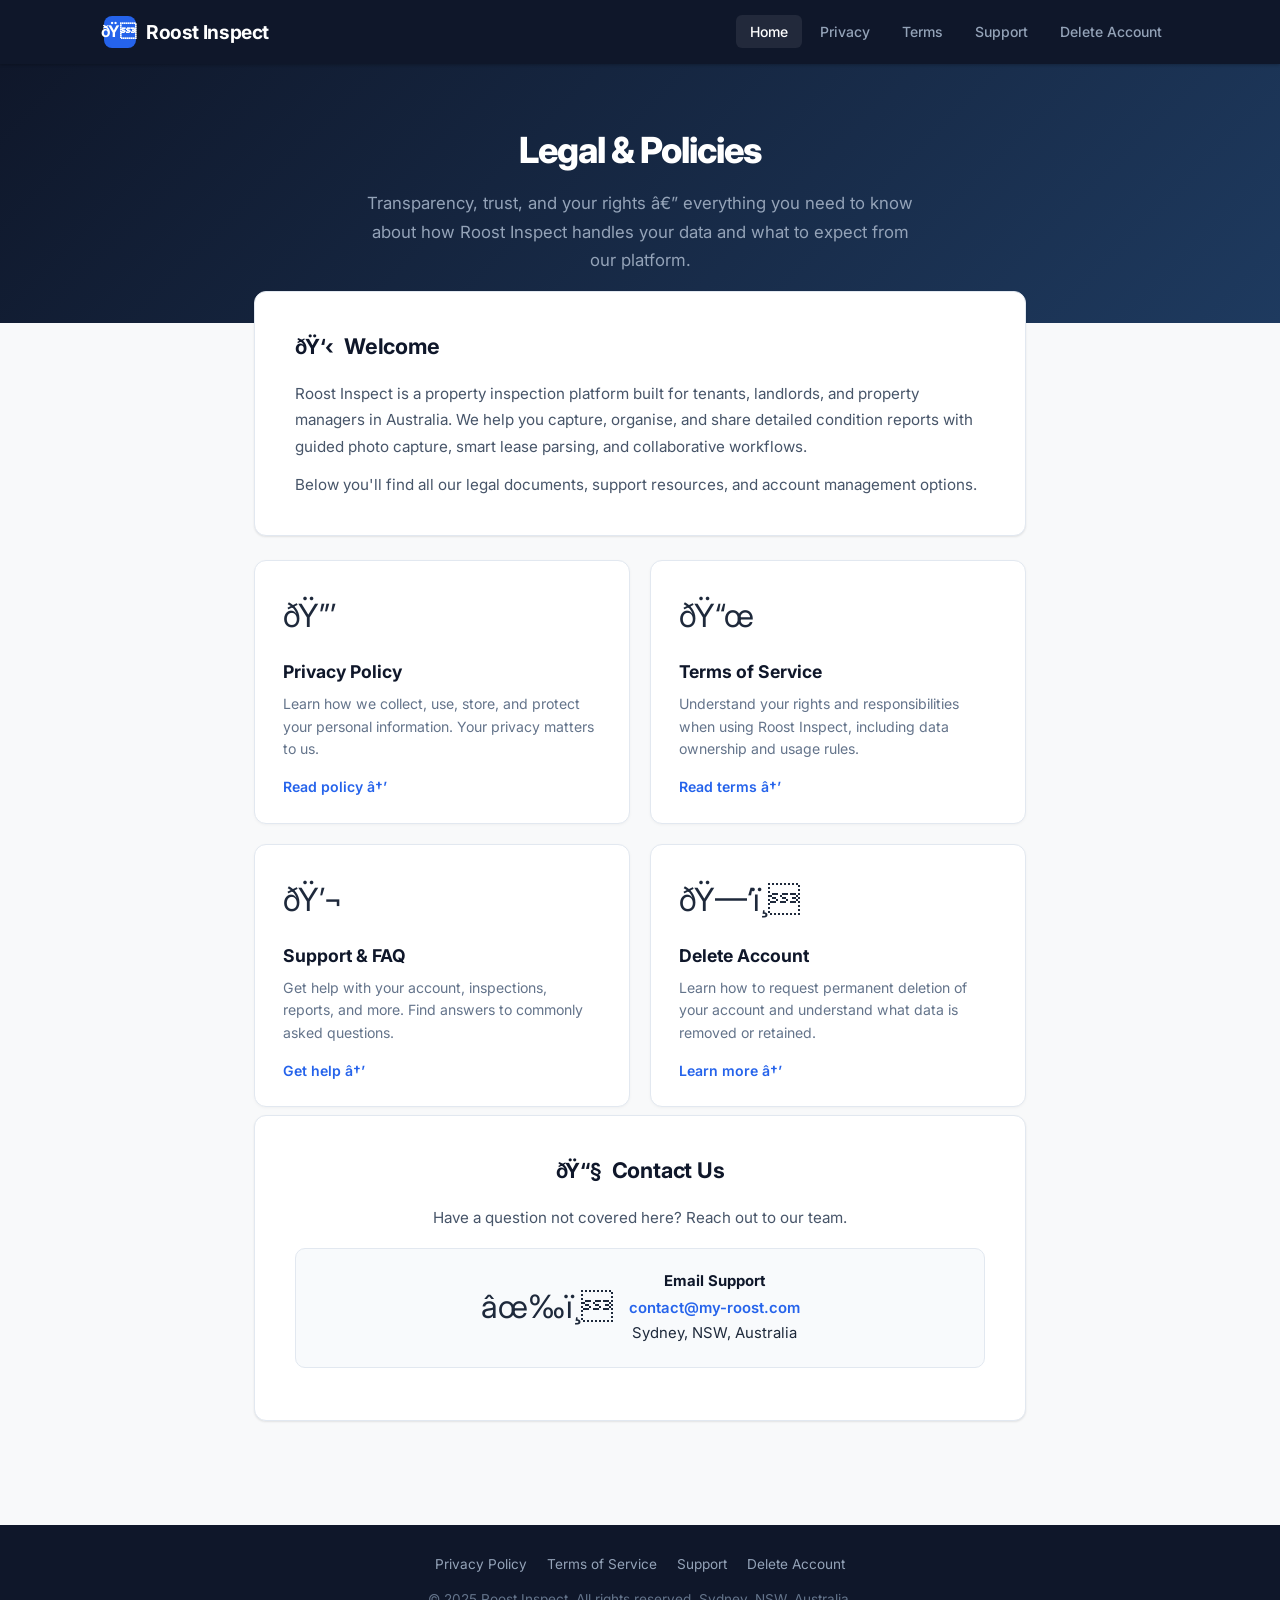
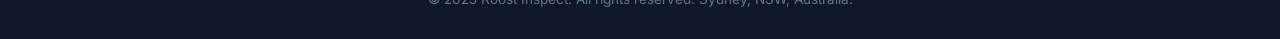
==== index.html @ df9ccfd3 "Legal pages: Privacy Policy, Terms of Service, Support, Account Deletion" ====
﻿<!DOCTYPE html>
<html lang="en">
<head>
  <meta charset="UTF-8">
  <meta name="viewport" content="width=device-width, initial-scale=1.0">
  <title>Roost Inspect â€” Legal &amp; Policies</title>
  <meta name="description" content="Legal information, privacy policy, terms of service, and support for Roost Inspect â€” the property inspection platform.">
  <meta name="robots" content="index, follow">
  <meta property="og:title" content="Roost Inspect â€” Legal & Policies">
  <meta property="og:description" content="Privacy policy, terms of service, support, and account management for Roost Inspect.">
  <meta property="og:type" content="website">
  <link rel="stylesheet" href="styles.css">
</head>
<body>

  <!-- Navigation -->
  <header class="site-header">
    <nav class="nav-container">
      <a href="index.html" class="nav-brand">
        <span class="brand-icon">ðŸ </span>
        Roost Inspect
      </a>
      <button class="nav-toggle" aria-label="Toggle navigation" onclick="document.querySelector('.nav-links').classList.toggle('open')">
        <svg viewBox="0 0 24 24"><line x1="3" y1="6" x2="21" y2="6"/><line x1="3" y1="12" x2="21" y2="12"/><line x1="3" y1="18" x2="21" y2="18"/></svg>
      </button>
      <ul class="nav-links">
        <li><a href="index.html" class="active">Home</a></li>
        <li><a href="privacy-policy.html">Privacy</a></li>
        <li><a href="terms-of-service.html">Terms</a></li>
        <li><a href="support.html">Support</a></li>
        <li><a href="account-deletion.html">Delete Account</a></li>
      </ul>
    </nav>
  </header>

  <!-- Hero -->
  <section class="page-hero">
    <h1>Legal &amp; Policies</h1>
    <p class="subtitle">Transparency, trust, and your rights â€” everything you need to know about how Roost Inspect handles your data and what to expect from our platform.</p>
  </section>

  <!-- Content -->
  <main class="content-wrapper">
    <div class="card">
      <h2><span class="section-icon">ðŸ‘‹</span> Welcome</h2>
      <p>Roost Inspect is a property inspection platform built for tenants, landlords, and property managers in Australia. We help you capture, organise, and share detailed condition reports with guided photo capture, smart lease parsing, and collaborative workflows.</p>
      <p>Below you'll find all our legal documents, support resources, and account management options.</p>
    </div>

    <div class="links-grid">
      <a href="privacy-policy.html" class="link-card">
        <span class="card-icon">ðŸ”’</span>
        <h3>Privacy Policy</h3>
        <p>Learn how we collect, use, store, and protect your personal information. Your privacy matters to us.</p>
        <span class="card-arrow">Read policy â†’</span>
      </a>

      <a href="terms-of-service.html" class="link-card">
        <span class="card-icon">ðŸ“œ</span>
        <h3>Terms of Service</h3>
        <p>Understand your rights and responsibilities when using Roost Inspect, including data ownership and usage rules.</p>
        <span class="card-arrow">Read terms â†’</span>
      </a>

      <a href="support.html" class="link-card">
        <span class="card-icon">ðŸ’¬</span>
        <h3>Support &amp; FAQ</h3>
        <p>Get help with your account, inspections, reports, and more. Find answers to commonly asked questions.</p>
        <span class="card-arrow">Get help â†’</span>
      </a>

      <a href="account-deletion.html" class="link-card">
        <span class="card-icon">ðŸ—‘ï¸</span>
        <h3>Delete Account</h3>
        <p>Learn how to request permanent deletion of your account and understand what data is removed or retained.</p>
        <span class="card-arrow">Learn more â†’</span>
      </a>
    </div>

    <div class="card" style="text-align:center; margin-top:8px;">
      <h2 style="justify-content:center;"><span class="section-icon">ðŸ“§</span> Contact Us</h2>
      <p>Have a question not covered here? Reach out to our team.</p>
      <div class="contact-box" style="justify-content:center;">
        <span class="contact-icon">âœ‰ï¸</span>
        <div class="contact-details">
          <strong>Email Support</strong>
          <a href="mailto:contact@my-roost.com">contact@my-roost.com</a>
          <br>Sydney, NSW, Australia
        </div>
      </div>
    </div>
  </main>

  <!-- Footer -->
  <footer class="site-footer">
    <div class="footer-links">
      <a href="privacy-policy.html">Privacy Policy</a>
      <a href="terms-of-service.html">Terms of Service</a>
      <a href="support.html">Support</a>
      <a href="account-deletion.html">Delete Account</a>
    </div>
    <p>&copy; 2025 Roost Inspect. All rights reserved. Sydney, NSW, Australia.</p>
  </footer>

</body>
</html>
---- styles.css ----
/* ============================================
   Roost Inspect — Legal Pages Stylesheet
   ============================================ */

/* ---------- Reset & Base ---------- */
@import url('https://fonts.googleapis.com/css2?family=Inter:wght@300;400;500;600;700;800&display=swap');

*, *::before, *::after {
  box-sizing: border-box;
  margin: 0;
  padding: 0;
}

html {
  scroll-behavior: smooth;
  -webkit-text-size-adjust: 100%;
}

body {
  font-family: 'Inter', -apple-system, BlinkMacSystemFont, 'Segoe UI', Roboto, sans-serif;
  background-color: #f8f9fa;
  color: #1e293b;
  line-height: 1.7;
  font-size: 16px;
  -webkit-font-smoothing: antialiased;
  -moz-osx-font-smoothing: grayscale;
}

/* ---------- Links ---------- */
a {
  color: #2563eb;
  text-decoration: none;
  transition: color 0.2s ease;
}
a:hover {
  color: #1d4ed8;
  text-decoration: underline;
}

/* ---------- Navigation ---------- */
.site-header {
  background: #0f172a;
  position: sticky;
  top: 0;
  z-index: 100;
  box-shadow: 0 1px 3px rgba(0, 0, 0, 0.25);
}

.nav-container {
  max-width: 1120px;
  margin: 0 auto;
  display: flex;
  align-items: center;
  justify-content: space-between;
  padding: 0 24px;
  height: 64px;
}

.nav-brand {
  display: flex;
  align-items: center;
  gap: 10px;
  text-decoration: none;
  color: #fff;
  font-weight: 700;
  font-size: 1.2rem;
  letter-spacing: -0.02em;
  flex-shrink: 0;
}

.nav-brand:hover {
  color: #fff;
  text-decoration: none;
}

.nav-brand .brand-icon {
  width: 32px;
  height: 32px;
  background: #2563eb;
  border-radius: 8px;
  display: flex;
  align-items: center;
  justify-content: center;
  font-size: 1rem;
}

.nav-links {
  display: flex;
  align-items: center;
  gap: 4px;
  list-style: none;
}

.nav-links a {
  color: #94a3b8;
  font-size: 0.875rem;
  font-weight: 500;
  padding: 8px 14px;
  border-radius: 6px;
  transition: background 0.2s, color 0.2s;
  white-space: nowrap;
}

.nav-links a:hover,
.nav-links a.active {
  color: #fff;
  background: rgba(255, 255, 255, 0.08);
  text-decoration: none;
}

/* Mobile hamburger */
.nav-toggle {
  display: none;
  background: none;
  border: none;
  cursor: pointer;
  padding: 8px;
  color: #94a3b8;
}

.nav-toggle svg {
  width: 24px;
  height: 24px;
  stroke: currentColor;
  stroke-width: 2;
  fill: none;
}

/* ---------- Hero / Page Header ---------- */
.page-hero {
  background: linear-gradient(135deg, #0f172a 0%, #1e3a5f 100%);
  padding: 56px 24px 48px;
  text-align: center;
  color: #fff;
}

.page-hero h1 {
  font-size: 2.25rem;
  font-weight: 800;
  letter-spacing: -0.03em;
  margin-bottom: 8px;
}

.page-hero .subtitle {
  font-size: 1.05rem;
  color: #94a3b8;
  font-weight: 400;
  max-width: 560px;
  margin: 0 auto;
}

.page-hero .effective-date {
  display: inline-block;
  margin-top: 16px;
  font-size: 0.8rem;
  background: rgba(255, 255, 255, 0.1);
  padding: 4px 14px;
  border-radius: 20px;
  color: #cbd5e1;
  font-weight: 500;
}

/* ---------- Main Content ---------- */
.content-wrapper {
  max-width: 820px;
  margin: -32px auto 0;
  padding: 0 24px 80px;
  position: relative;
  z-index: 1;
}

.card {
  background: #fff;
  border: 1px solid #e2e8f0;
  border-radius: 12px;
  padding: 36px 40px;
  margin-bottom: 24px;
  box-shadow: 0 1px 3px rgba(0, 0, 0, 0.04), 0 1px 2px rgba(0, 0, 0, 0.06);
  transition: box-shadow 0.2s ease;
}

.card:hover {
  box-shadow: 0 4px 12px rgba(0, 0, 0, 0.06), 0 1px 3px rgba(0, 0, 0, 0.08);
}

.card h2 {
  font-size: 1.35rem;
  font-weight: 700;
  color: #0f172a;
  margin-bottom: 16px;
  letter-spacing: -0.01em;
  display: flex;
  align-items: center;
  gap: 10px;
}

.card h2 .section-icon {
  font-size: 1.3rem;
  flex-shrink: 0;
}

.card h3 {
  font-size: 1.05rem;
  font-weight: 600;
  color: #1e293b;
  margin: 20px 0 8px;
}

.card p,
.card li {
  color: #475569;
  font-size: 0.95rem;
  line-height: 1.75;
}

.card ul,
.card ol {
  padding-left: 20px;
  margin: 10px 0;
}

.card li {
  margin-bottom: 6px;
}

.card p + p {
  margin-top: 12px;
}

/* ---------- Tables ---------- */
.table-responsive {
  overflow-x: auto;
  margin: 16px 0;
  border-radius: 8px;
  border: 1px solid #e2e8f0;
}

.data-table {
  width: 100%;
  border-collapse: collapse;
  font-size: 0.9rem;
}

.data-table thead {
  background: #f1f5f9;
}

.data-table th {
  text-align: left;
  padding: 12px 16px;
  font-weight: 600;
  color: #0f172a;
  border-bottom: 2px solid #e2e8f0;
  white-space: nowrap;
}

.data-table td {
  padding: 12px 16px;
  border-bottom: 1px solid #f1f5f9;
  color: #475569;
  vertical-align: top;
}

.data-table tbody tr:last-child td {
  border-bottom: none;
}

.data-table tbody tr:hover {
  background: #f8fafc;
}

/* ---------- Landing Page Cards Grid ---------- */
.links-grid {
  display: grid;
  grid-template-columns: repeat(auto-fit, minmax(260px, 1fr));
  gap: 20px;
  margin-top: 8px;
}

.link-card {
  background: #fff;
  border: 1px solid #e2e8f0;
  border-radius: 12px;
  padding: 28px 28px 24px;
  text-decoration: none;
  color: inherit;
  transition: transform 0.2s, box-shadow 0.2s, border-color 0.2s;
  display: flex;
  flex-direction: column;
  box-shadow: 0 1px 3px rgba(0, 0, 0, 0.04);
}

.link-card:hover {
  transform: translateY(-3px);
  box-shadow: 0 8px 24px rgba(0, 0, 0, 0.08);
  border-color: #2563eb;
  text-decoration: none;
}

.link-card .card-icon {
  font-size: 2rem;
  margin-bottom: 14px;
}

.link-card h3 {
  font-size: 1.1rem;
  font-weight: 700;
  color: #0f172a;
  margin-bottom: 6px;
}

.link-card p {
  font-size: 0.88rem;
  color: #64748b;
  line-height: 1.6;
  flex: 1;
}

.link-card .card-arrow {
  margin-top: 14px;
  color: #2563eb;
  font-weight: 600;
  font-size: 0.88rem;
  display: flex;
  align-items: center;
  gap: 4px;
}

/* ---------- Steps / Process ---------- */
.steps {
  counter-reset: step;
  list-style: none;
  padding-left: 0;
}

.steps li {
  counter-increment: step;
  position: relative;
  padding-left: 48px;
  margin-bottom: 20px;
}

.steps li::before {
  content: counter(step);
  position: absolute;
  left: 0;
  top: 2px;
  width: 32px;
  height: 32px;
  background: #2563eb;
  color: #fff;
  font-size: 0.85rem;
  font-weight: 700;
  border-radius: 50%;
  display: flex;
  align-items: center;
  justify-content: center;
}

/* ---------- FAQ ---------- */
.faq-item {
  border-bottom: 1px solid #f1f5f9;
  padding: 18px 0;
}

.faq-item:last-child {
  border-bottom: none;
  padding-bottom: 0;
}

.faq-item:first-child {
  padding-top: 0;
}

.faq-question {
  font-weight: 600;
  color: #0f172a;
  font-size: 1rem;
  margin-bottom: 8px;
}

.faq-answer {
  color: #475569;
  font-size: 0.93rem;
  line-height: 1.7;
}

/* ---------- Highlight / Callout Box ---------- */
.callout {
  background: #eff6ff;
  border-left: 4px solid #2563eb;
  border-radius: 0 8px 8px 0;
  padding: 16px 20px;
  margin: 16px 0;
  font-size: 0.93rem;
  color: #1e40af;
}

.callout.warning {
  background: #fef3c7;
  border-left-color: #f59e0b;
  color: #92400e;
}

.callout.danger {
  background: #fef2f2;
  border-left-color: #ef4444;
  color: #991b1b;
}

/* ---------- Contact Box ---------- */
.contact-box {
  display: flex;
  align-items: center;
  gap: 16px;
  background: #f8fafc;
  border: 1px solid #e2e8f0;
  border-radius: 10px;
  padding: 20px 24px;
  margin: 16px 0;
}

.contact-box .contact-icon {
  font-size: 2rem;
  flex-shrink: 0;
}

.contact-box .contact-details {
  font-size: 0.93rem;
}

.contact-box .contact-details strong {
  display: block;
  color: #0f172a;
  margin-bottom: 2px;
}

.contact-box .contact-details a {
  font-weight: 600;
}

/* ---------- Badge ---------- */
.badge {
  display: inline-block;
  font-size: 0.75rem;
  font-weight: 600;
  padding: 3px 10px;
  border-radius: 20px;
  background: #dbeafe;
  color: #1e40af;
}

/* ---------- Footer ---------- */
.site-footer {
  background: #0f172a;
  color: #64748b;
  text-align: center;
  padding: 28px 24px;
  font-size: 0.85rem;
}

.site-footer a {
  color: #94a3b8;
}

.site-footer a:hover {
  color: #fff;
}

.footer-links {
  display: flex;
  justify-content: center;
  gap: 20px;
  flex-wrap: wrap;
  margin-bottom: 12px;
}

/* ---------- Responsive ---------- */
@media (max-width: 768px) {
  .nav-container {
    flex-wrap: wrap;
    height: auto;
    padding: 12px 16px;
  }

  .nav-toggle {
    display: block;
  }

  .nav-links {
    display: none;
    width: 100%;
    flex-direction: column;
    gap: 0;
    padding: 8px 0 4px;
  }

  .nav-links.open {
    display: flex;
  }

  .nav-links a {
    padding: 10px 12px;
    width: 100%;
    border-radius: 6px;
  }

  .page-hero {
    padding: 40px 20px 36px;
  }

  .page-hero h1 {
    font-size: 1.65rem;
  }

  .content-wrapper {
    padding: 0 16px 60px;
    margin-top: -24px;
  }

  .card {
    padding: 24px 20px;
  }

  .links-grid {
    grid-template-columns: 1fr;
  }

  .contact-box {
    flex-direction: column;
    text-align: center;
  }
}

@media (max-width: 480px) {
  body {
    font-size: 15px;
  }

  .page-hero h1 {
    font-size: 1.4rem;
  }

  .card h2 {
    font-size: 1.15rem;
  }
}
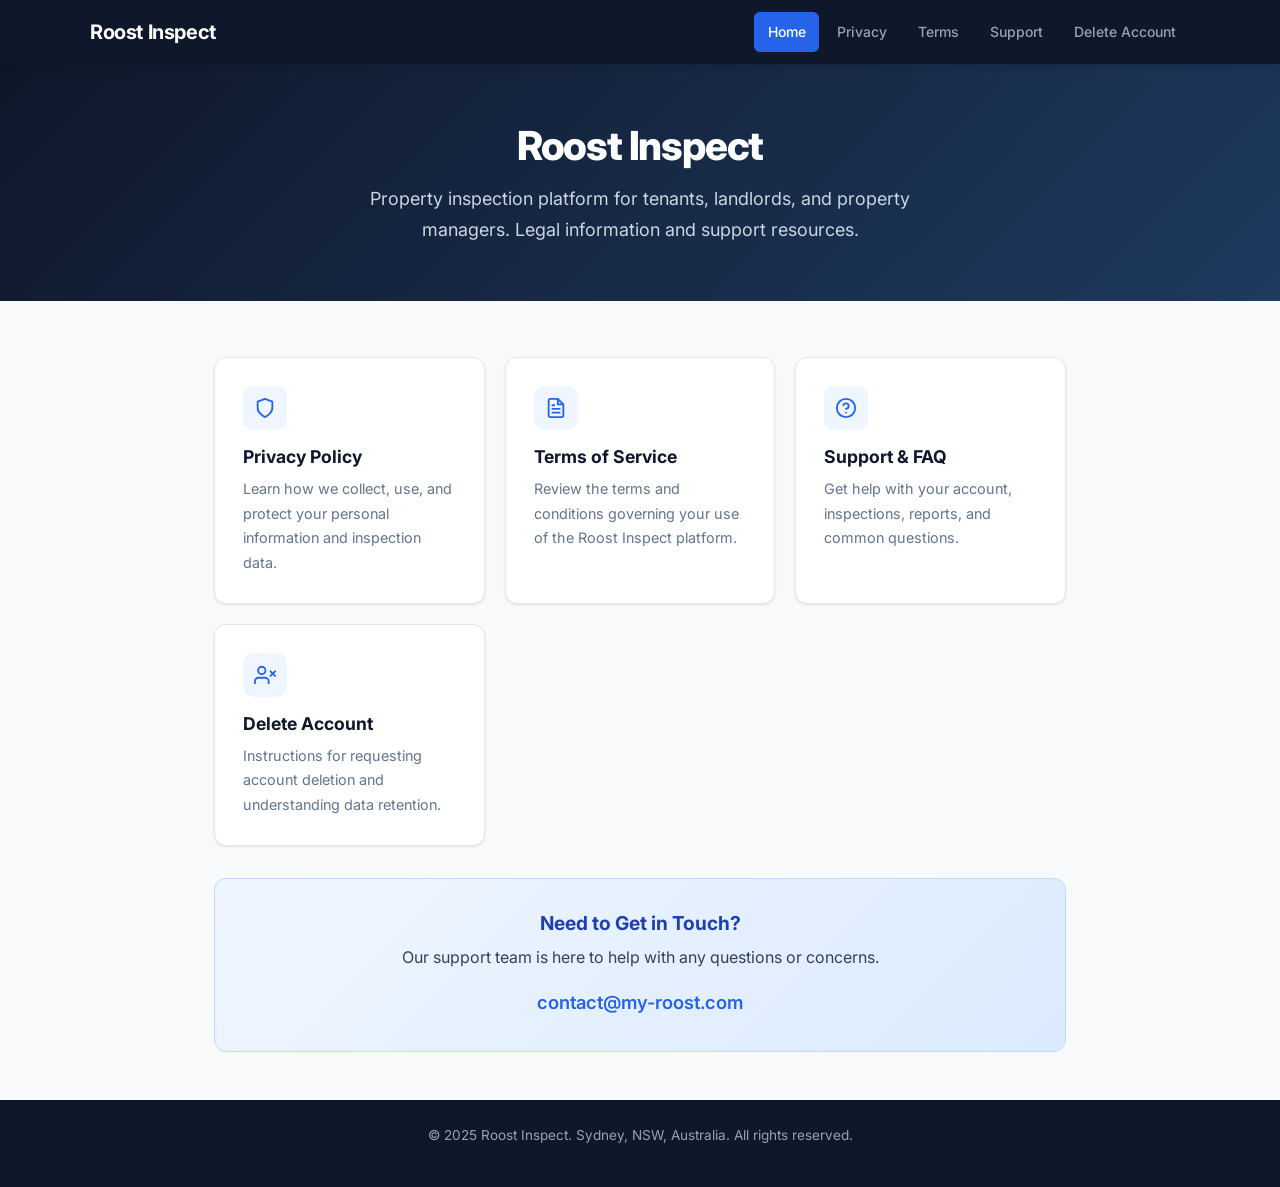
==== commit 16471263: "Rebuild: clean encoding, no emojis, proper fonts, NSW governing law" ====
--- a/index.html
+++ b/index.html
@@ -1,105 +1,95 @@
-﻿<!DOCTYPE html>
+<!DOCTYPE html>
 <html lang="en">
 <head>
   <meta charset="UTF-8">
   <meta name="viewport" content="width=device-width, initial-scale=1.0">
-  <title>Roost Inspect â€” Legal &amp; Policies</title>
-  <meta name="description" content="Legal information, privacy policy, terms of service, and support for Roost Inspect â€” the property inspection platform.">
+  <title>Roost Inspect &mdash; Legal &amp; Support</title>
+  <meta name="description" content="Legal information, privacy policy, terms of service, and support for Roost Inspect &mdash; the property inspection platform.">
   <meta name="robots" content="index, follow">
-  <meta property="og:title" content="Roost Inspect â€” Legal & Policies">
-  <meta property="og:description" content="Privacy policy, terms of service, support, and account management for Roost Inspect.">
+  <meta property="og:title" content="Roost Inspect &mdash; Legal &amp; Support">
+  <meta property="og:description" content="Access privacy policy, terms of service, support, and account deletion information for Roost Inspect.">
   <meta property="og:type" content="website">
+  <link rel="preconnect" href="https://fonts.googleapis.com">
+  <link rel="preconnect" href="https://fonts.gstatic.com" crossorigin>
+  <link href="https://fonts.googleapis.com/css2?family=Inter:wght@400;500;600;700;800&display=swap" rel="stylesheet">
   <link rel="stylesheet" href="styles.css">
 </head>
 <body>
 
   <!-- Navigation -->
-  <header class="site-header">
-    <nav class="nav-container">
-      <a href="index.html" class="nav-brand">
-        <span class="brand-icon">ðŸ </span>
-        Roost Inspect
-      </a>
+  <nav class="nav-header">
+    <div class="nav-container">
+      <a href="index.html" class="nav-brand">Roost Inspect</a>
       <button class="nav-toggle" aria-label="Toggle navigation" onclick="document.querySelector('.nav-links').classList.toggle('open')">
-        <svg viewBox="0 0 24 24"><line x1="3" y1="6" x2="21" y2="6"/><line x1="3" y1="12" x2="21" y2="12"/><line x1="3" y1="18" x2="21" y2="18"/></svg>
+        <span></span><span></span><span></span>
       </button>
-      <ul class="nav-links">
-        <li><a href="index.html" class="active">Home</a></li>
-        <li><a href="privacy-policy.html">Privacy</a></li>
-        <li><a href="terms-of-service.html">Terms</a></li>
-        <li><a href="support.html">Support</a></li>
-        <li><a href="account-deletion.html">Delete Account</a></li>
-      </ul>
-    </nav>
-  </header>
-
-  <!-- Hero -->
-  <section class="page-hero">
-    <h1>Legal &amp; Policies</h1>
-    <p class="subtitle">Transparency, trust, and your rights â€” everything you need to know about how Roost Inspect handles your data and what to expect from our platform.</p>
-  </section>
-
-  <!-- Content -->
-  <main class="content-wrapper">
-    <div class="card">
-      <h2><span class="section-icon">ðŸ‘‹</span> Welcome</h2>
-      <p>Roost Inspect is a property inspection platform built for tenants, landlords, and property managers in Australia. We help you capture, organise, and share detailed condition reports with guided photo capture, smart lease parsing, and collaborative workflows.</p>
-      <p>Below you'll find all our legal documents, support resources, and account management options.</p>
-    </div>
-
-    <div class="links-grid">
-      <a href="privacy-policy.html" class="link-card">
-        <span class="card-icon">ðŸ”’</span>
-        <h3>Privacy Policy</h3>
-        <p>Learn how we collect, use, store, and protect your personal information. Your privacy matters to us.</p>
-        <span class="card-arrow">Read policy â†’</span>
-      </a>
-
-      <a href="terms-of-service.html" class="link-card">
-        <span class="card-icon">ðŸ“œ</span>
-        <h3>Terms of Service</h3>
-        <p>Understand your rights and responsibilities when using Roost Inspect, including data ownership and usage rules.</p>
-        <span class="card-arrow">Read terms â†’</span>
-      </a>
-
-      <a href="support.html" class="link-card">
-        <span class="card-icon">ðŸ’¬</span>
-        <h3>Support &amp; FAQ</h3>
-        <p>Get help with your account, inspections, reports, and more. Find answers to commonly asked questions.</p>
-        <span class="card-arrow">Get help â†’</span>
-      </a>
-
-      <a href="account-deletion.html" class="link-card">
-        <span class="card-icon">ðŸ—‘ï¸</span>
-        <h3>Delete Account</h3>
-        <p>Learn how to request permanent deletion of your account and understand what data is removed or retained.</p>
-        <span class="card-arrow">Learn more â†’</span>
-      </a>
-    </div>
-
-    <div class="card" style="text-align:center; margin-top:8px;">
-      <h2 style="justify-content:center;"><span class="section-icon">ðŸ“§</span> Contact Us</h2>
-      <p>Have a question not covered here? Reach out to our team.</p>
-      <div class="contact-box" style="justify-content:center;">
-        <span class="contact-icon">âœ‰ï¸</span>
-        <div class="contact-details">
-          <strong>Email Support</strong>
-          <a href="mailto:contact@my-roost.com">contact@my-roost.com</a>
-          <br>Sydney, NSW, Australia
-        </div>
+      <div class="nav-links">
+        <a href="index.html" class="active">Home</a>
+        <a href="privacy-policy.html">Privacy</a>
+        <a href="terms-of-service.html">Terms</a>
+        <a href="support.html">Support</a>
+        <a href="account-deletion.html">Delete Account</a>
       </div>
     </div>
-  </main>
+  </nav>
+
+  <div class="page-wrapper">
+    <!-- Hero -->
+    <section class="hero">
+      <h1>Roost Inspect</h1>
+      <p>Property inspection platform for tenants, landlords, and property managers. Legal information and support resources.</p>
+    </section>
+
+    <!-- Page Cards -->
+    <div class="container">
+      <div class="cards-grid">
+
+        <a href="privacy-policy.html" class="link-card">
+          <div class="card-icon">
+            <svg viewBox="0 0 24 24"><path d="M12 22s8-4 8-10V5l-8-3-8 3v7c0 6 8 10 8 10z"/></svg>
+          </div>
+          <h3>Privacy Policy</h3>
+          <p>Learn how we collect, use, and protect your personal information and inspection data.</p>
+        </a>
+
+        <a href="terms-of-service.html" class="link-card">
+          <div class="card-icon">
+            <svg viewBox="0 0 24 24"><path d="M14 2H6a2 2 0 0 0-2 2v16a2 2 0 0 0 2 2h12a2 2 0 0 0 2-2V8z"/><polyline points="14 2 14 8 20 8"/><line x1="16" y1="13" x2="8" y2="13"/><line x1="16" y1="17" x2="8" y2="17"/><polyline points="10 9 9 9 8 9"/></svg>
+          </div>
+          <h3>Terms of Service</h3>
+          <p>Review the terms and conditions governing your use of the Roost Inspect platform.</p>
+        </a>
+
+        <a href="support.html" class="link-card">
+          <div class="card-icon">
+            <svg viewBox="0 0 24 24"><circle cx="12" cy="12" r="10"/><path d="M9.09 9a3 3 0 0 1 5.83 1c0 2-3 3-3 3"/><line x1="12" y1="17" x2="12.01" y2="17"/></svg>
+          </div>
+          <h3>Support &amp; FAQ</h3>
+          <p>Get help with your account, inspections, reports, and common questions.</p>
+        </a>
+
+        <a href="account-deletion.html" class="link-card">
+          <div class="card-icon">
+            <svg viewBox="0 0 24 24"><path d="M16 21v-2a4 4 0 0 0-4-4H5a4 4 0 0 0-4 4v2"/><circle cx="8.5" cy="7" r="4"/><line x1="18" y1="8" x2="23" y2="13"/><line x1="23" y1="8" x2="18" y2="13"/></svg>
+          </div>
+          <h3>Delete Account</h3>
+          <p>Instructions for requesting account deletion and understanding data retention.</p>
+        </a>
+
+      </div>
+
+      <!-- Contact -->
+      <div class="contact-box" style="margin-top: 2rem;">
+        <h3>Need to Get in Touch?</h3>
+        <p>Our support team is here to help with any questions or concerns.</p>
+        <a href="mailto:contact@my-roost.com" class="email-link">contact@my-roost.com</a>
+      </div>
+    </div>
+  </div>
 
   <!-- Footer -->
   <footer class="site-footer">
-    <div class="footer-links">
-      <a href="privacy-policy.html">Privacy Policy</a>
-      <a href="terms-of-service.html">Terms of Service</a>
-      <a href="support.html">Support</a>
-      <a href="account-deletion.html">Delete Account</a>
-    </div>
-    <p>&copy; 2025 Roost Inspect. All rights reserved. Sydney, NSW, Australia.</p>
+    <p>&copy; 2025 Roost Inspect. Sydney, NSW, Australia. All rights reserved.</p>
   </footer>
 
 </body>
--- a/styles.css
+++ b/styles.css
@@ -1,10 +1,8 @@
 /* ============================================
-   Roost Inspect — Legal Pages Stylesheet
+   Roost Inspect - Legal Pages Stylesheet
    ============================================ */
 
-/* ---------- Reset & Base ---------- */
-@import url('https://fonts.googleapis.com/css2?family=Inter:wght@300;400;500;600;700;800&display=swap');
-
+/* --- Reset & Base --- */
 *, *::before, *::after {
   box-sizing: border-box;
   margin: 0;
@@ -19,480 +17,471 @@
 body {
   font-family: 'Inter', -apple-system, BlinkMacSystemFont, 'Segoe UI', Roboto, sans-serif;
   background-color: #f8f9fa;
-  color: #1e293b;
+  color: #334155;
   line-height: 1.7;
   font-size: 16px;
-  -webkit-font-smoothing: antialiased;
-  -moz-osx-font-smoothing: grayscale;
-}
-
-/* ---------- Links ---------- */
+  min-height: 100vh;
+  display: flex;
+  flex-direction: column;
+}
+
+/* --- Typography --- */
+h1, h2, h3, h4, h5, h6 {
+  color: #0f172a;
+  line-height: 1.3;
+  font-weight: 700;
+}
+
+h1 { font-size: 2rem; margin-bottom: 1rem; }
+h2 { font-size: 1.5rem; margin-bottom: 0.75rem; margin-top: 2rem; }
+h3 { font-size: 1.2rem; margin-bottom: 0.5rem; margin-top: 1.5rem; }
+
+p { margin-bottom: 1rem; }
+
 a {
   color: #2563eb;
   text-decoration: none;
   transition: color 0.2s ease;
 }
+
 a:hover {
   color: #1d4ed8;
   text-decoration: underline;
 }
 
-/* ---------- Navigation ---------- */
-.site-header {
-  background: #0f172a;
+ul, ol {
+  margin-bottom: 1rem;
+  padding-left: 1.5rem;
+}
+
+li {
+  margin-bottom: 0.4rem;
+}
+
+strong {
+  color: #1e293b;
+}
+
+/* --- Navigation --- */
+.nav-header {
+  background-color: #0f172a;
+  padding: 0 1.5rem;
   position: sticky;
   top: 0;
-  z-index: 100;
-  box-shadow: 0 1px 3px rgba(0, 0, 0, 0.25);
+  z-index: 1000;
+  box-shadow: 0 2px 8px rgba(0, 0, 0, 0.15);
 }
 
 .nav-container {
-  max-width: 1120px;
+  max-width: 1100px;
   margin: 0 auto;
   display: flex;
   align-items: center;
   justify-content: space-between;
-  padding: 0 24px;
   height: 64px;
 }
 
 .nav-brand {
-  display: flex;
-  align-items: center;
-  gap: 10px;
-  text-decoration: none;
-  color: #fff;
+  font-size: 1.25rem;
   font-weight: 700;
-  font-size: 1.2rem;
+  color: #ffffff;
+  text-decoration: none;
   letter-spacing: -0.02em;
-  flex-shrink: 0;
 }
 
 .nav-brand:hover {
-  color: #fff;
-  text-decoration: none;
-}
-
-.nav-brand .brand-icon {
-  width: 32px;
-  height: 32px;
-  background: #2563eb;
-  border-radius: 8px;
-  display: flex;
-  align-items: center;
-  justify-content: center;
-  font-size: 1rem;
+  color: #ffffff;
+  text-decoration: none;
 }
 
 .nav-links {
   display: flex;
   align-items: center;
-  gap: 4px;
+  gap: 0.25rem;
   list-style: none;
+  padding: 0;
+  margin: 0;
 }
 
 .nav-links a {
   color: #94a3b8;
+  text-decoration: none;
+  padding: 0.5rem 0.85rem;
+  border-radius: 6px;
   font-size: 0.875rem;
   font-weight: 500;
-  padding: 8px 14px;
-  border-radius: 6px;
-  transition: background 0.2s, color 0.2s;
+  transition: color 0.2s ease, background-color 0.2s ease;
   white-space: nowrap;
 }
 
-.nav-links a:hover,
+.nav-links a:hover {
+  color: #ffffff;
+  background-color: rgba(255, 255, 255, 0.08);
+  text-decoration: none;
+}
+
 .nav-links a.active {
-  color: #fff;
-  background: rgba(255, 255, 255, 0.08);
-  text-decoration: none;
-}
-
-/* Mobile hamburger */
+  color: #ffffff;
+  background-color: #2563eb;
+}
+
+/* Hamburger Menu */
 .nav-toggle {
   display: none;
   background: none;
   border: none;
   cursor: pointer;
-  padding: 8px;
-  color: #94a3b8;
-}
-
-.nav-toggle svg {
+  padding: 0.5rem;
+  flex-direction: column;
+  gap: 5px;
+}
+
+.nav-toggle span {
+  display: block;
   width: 24px;
-  height: 24px;
-  stroke: currentColor;
-  stroke-width: 2;
-  fill: none;
-}
-
-/* ---------- Hero / Page Header ---------- */
-.page-hero {
+  height: 2px;
+  background-color: #ffffff;
+  border-radius: 2px;
+  transition: transform 0.3s ease, opacity 0.3s ease;
+}
+
+/* --- Main Content --- */
+.page-wrapper {
+  flex: 1;
+  width: 100%;
+}
+
+.container {
+  max-width: 900px;
+  margin: 0 auto;
+  padding: 2rem 1.5rem 3rem;
+}
+
+/* --- Card --- */
+.card {
+  background: #ffffff;
+  border-radius: 12px;
+  padding: 2rem;
+  margin-bottom: 1.5rem;
+  box-shadow: 0 1px 3px rgba(0, 0, 0, 0.06), 0 1px 2px rgba(0, 0, 0, 0.04);
+  border: 1px solid #e2e8f0;
+}
+
+.card h2:first-child {
+  margin-top: 0;
+}
+
+/* --- Hero Section --- */
+.hero {
   background: linear-gradient(135deg, #0f172a 0%, #1e3a5f 100%);
-  padding: 56px 24px 48px;
+  color: #ffffff;
+  padding: 3.5rem 1.5rem;
   text-align: center;
-  color: #fff;
-}
-
-.page-hero h1 {
-  font-size: 2.25rem;
+}
+
+.hero h1 {
+  color: #ffffff;
+  font-size: 2.5rem;
+  margin-bottom: 0.75rem;
   font-weight: 800;
   letter-spacing: -0.03em;
-  margin-bottom: 8px;
-}
-
-.page-hero .subtitle {
-  font-size: 1.05rem;
+}
+
+.hero p {
+  color: #cbd5e1;
+  font-size: 1.125rem;
+  max-width: 600px;
+  margin: 0 auto;
+}
+
+/* --- Page Header --- */
+.page-header {
+  background: linear-gradient(135deg, #0f172a 0%, #1e3a5f 100%);
+  color: #ffffff;
+  padding: 2.5rem 1.5rem;
+  text-align: center;
+}
+
+.page-header h1 {
+  color: #ffffff;
+  font-size: 2rem;
+  margin-bottom: 0.5rem;
+}
+
+.page-header .subtitle {
   color: #94a3b8;
-  font-weight: 400;
-  max-width: 560px;
-  margin: 0 auto;
-}
-
-.page-hero .effective-date {
-  display: inline-block;
-  margin-top: 16px;
-  font-size: 0.8rem;
-  background: rgba(255, 255, 255, 0.1);
-  padding: 4px 14px;
-  border-radius: 20px;
-  color: #cbd5e1;
-  font-weight: 500;
-}
-
-/* ---------- Main Content ---------- */
-.content-wrapper {
-  max-width: 820px;
-  margin: -32px auto 0;
-  padding: 0 24px 80px;
-  position: relative;
-  z-index: 1;
-}
-
-.card {
-  background: #fff;
+  font-size: 0.95rem;
+}
+
+/* --- Link Cards Grid (Home page) --- */
+.cards-grid {
+  display: grid;
+  grid-template-columns: repeat(auto-fit, minmax(260px, 1fr));
+  gap: 1.25rem;
+  margin-top: 1.5rem;
+}
+
+.link-card {
+  background: #ffffff;
+  border-radius: 12px;
+  padding: 1.75rem;
+  box-shadow: 0 1px 3px rgba(0, 0, 0, 0.06), 0 1px 2px rgba(0, 0, 0, 0.04);
   border: 1px solid #e2e8f0;
-  border-radius: 12px;
-  padding: 36px 40px;
-  margin-bottom: 24px;
-  box-shadow: 0 1px 3px rgba(0, 0, 0, 0.04), 0 1px 2px rgba(0, 0, 0, 0.06);
-  transition: box-shadow 0.2s ease;
-}
-
-.card:hover {
-  box-shadow: 0 4px 12px rgba(0, 0, 0, 0.06), 0 1px 3px rgba(0, 0, 0, 0.08);
-}
-
-.card h2 {
-  font-size: 1.35rem;
-  font-weight: 700;
-  color: #0f172a;
-  margin-bottom: 16px;
-  letter-spacing: -0.01em;
+  transition: transform 0.2s ease, box-shadow 0.2s ease;
+  text-decoration: none;
+  display: block;
+  color: inherit;
+}
+
+.link-card:hover {
+  transform: translateY(-3px);
+  box-shadow: 0 8px 25px rgba(0, 0, 0, 0.1);
+  text-decoration: none;
+  color: inherit;
+}
+
+.link-card .card-icon {
+  width: 44px;
+  height: 44px;
+  background-color: #eff6ff;
+  border-radius: 10px;
   display: flex;
   align-items: center;
-  gap: 10px;
-}
-
-.card h2 .section-icon {
-  font-size: 1.3rem;
-  flex-shrink: 0;
-}
-
-.card h3 {
-  font-size: 1.05rem;
-  font-weight: 600;
-  color: #1e293b;
-  margin: 20px 0 8px;
-}
-
-.card p,
-.card li {
-  color: #475569;
+  justify-content: center;
+  margin-bottom: 1rem;
+}
+
+.link-card .card-icon svg {
+  width: 22px;
+  height: 22px;
+  stroke: #2563eb;
+  fill: none;
+  stroke-width: 2;
+  stroke-linecap: round;
+  stroke-linejoin: round;
+}
+
+.link-card h3 {
+  margin-top: 0;
+  font-size: 1.1rem;
+  color: #0f172a;
+}
+
+.link-card p {
+  color: #64748b;
+  font-size: 0.9rem;
+  margin-bottom: 0;
+}
+
+/* --- Callout Box --- */
+.callout {
+  background-color: #eff6ff;
+  border-left: 4px solid #2563eb;
+  border-radius: 0 8px 8px 0;
+  padding: 1rem 1.25rem;
+  margin: 1.25rem 0;
   font-size: 0.95rem;
-  line-height: 1.75;
-}
-
-.card ul,
-.card ol {
-  padding-left: 20px;
-  margin: 10px 0;
-}
-
-.card li {
-  margin-bottom: 6px;
-}
-
-.card p + p {
-  margin-top: 12px;
-}
-
-/* ---------- Tables ---------- */
-.table-responsive {
+  color: #1e40af;
+}
+
+.callout strong {
+  color: #1e40af;
+}
+
+.callout-warning {
+  background-color: #fef3c7;
+  border-left-color: #d97706;
+  color: #92400e;
+}
+
+.callout-warning strong {
+  color: #92400e;
+}
+
+/* --- Tables --- */
+.table-wrapper {
   overflow-x: auto;
-  margin: 16px 0;
+  margin: 1rem 0;
   border-radius: 8px;
   border: 1px solid #e2e8f0;
 }
 
-.data-table {
+table {
   width: 100%;
   border-collapse: collapse;
   font-size: 0.9rem;
 }
 
-.data-table thead {
-  background: #f1f5f9;
-}
-
-.data-table th {
+thead {
+  background-color: #f1f5f9;
+}
+
+th {
   text-align: left;
-  padding: 12px 16px;
+  padding: 0.75rem 1rem;
   font-weight: 600;
   color: #0f172a;
   border-bottom: 2px solid #e2e8f0;
   white-space: nowrap;
 }
 
-.data-table td {
-  padding: 12px 16px;
+td {
+  padding: 0.75rem 1rem;
   border-bottom: 1px solid #f1f5f9;
+  vertical-align: top;
+}
+
+tr:last-child td {
+  border-bottom: none;
+}
+
+tr:hover {
+  background-color: #f8fafc;
+}
+
+/* --- FAQ / Accordion --- */
+.faq-item {
+  border-bottom: 1px solid #e2e8f0;
+  padding: 1.25rem 0;
+}
+
+.faq-item:last-child {
+  border-bottom: none;
+}
+
+.faq-question {
+  font-weight: 600;
+  color: #0f172a;
+  font-size: 1.05rem;
+  margin-bottom: 0.5rem;
+  cursor: pointer;
+  display: flex;
+  align-items: flex-start;
+  gap: 0.5rem;
+}
+
+.faq-question .q-marker {
+  color: #2563eb;
+  font-weight: 700;
+  flex-shrink: 0;
+}
+
+.faq-answer {
+  padding-left: 1.75rem;
   color: #475569;
-  vertical-align: top;
-}
-
-.data-table tbody tr:last-child td {
-  border-bottom: none;
-}
-
-.data-table tbody tr:hover {
-  background: #f8fafc;
-}
-
-/* ---------- Landing Page Cards Grid ---------- */
-.links-grid {
-  display: grid;
-  grid-template-columns: repeat(auto-fit, minmax(260px, 1fr));
-  gap: 20px;
-  margin-top: 8px;
-}
-
-.link-card {
-  background: #fff;
-  border: 1px solid #e2e8f0;
-  border-radius: 12px;
-  padding: 28px 28px 24px;
-  text-decoration: none;
-  color: inherit;
-  transition: transform 0.2s, box-shadow 0.2s, border-color 0.2s;
-  display: flex;
-  flex-direction: column;
-  box-shadow: 0 1px 3px rgba(0, 0, 0, 0.04);
-}
-
-.link-card:hover {
-  transform: translateY(-3px);
-  box-shadow: 0 8px 24px rgba(0, 0, 0, 0.08);
-  border-color: #2563eb;
-  text-decoration: none;
-}
-
-.link-card .card-icon {
-  font-size: 2rem;
-  margin-bottom: 14px;
-}
-
-.link-card h3 {
-  font-size: 1.1rem;
-  font-weight: 700;
-  color: #0f172a;
-  margin-bottom: 6px;
-}
-
-.link-card p {
-  font-size: 0.88rem;
-  color: #64748b;
-  line-height: 1.6;
-  flex: 1;
-}
-
-.link-card .card-arrow {
-  margin-top: 14px;
-  color: #2563eb;
-  font-weight: 600;
-  font-size: 0.88rem;
-  display: flex;
-  align-items: center;
-  gap: 4px;
-}
-
-/* ---------- Steps / Process ---------- */
-.steps {
-  counter-reset: step;
+}
+
+.faq-answer p:last-child {
+  margin-bottom: 0;
+}
+
+/* --- Steps List --- */
+.steps-list {
+  counter-reset: step-counter;
   list-style: none;
   padding-left: 0;
 }
 
-.steps li {
-  counter-increment: step;
+.steps-list li {
+  counter-increment: step-counter;
   position: relative;
-  padding-left: 48px;
-  margin-bottom: 20px;
-}
-
-.steps li::before {
-  content: counter(step);
+  padding-left: 3rem;
+  margin-bottom: 1.25rem;
+}
+
+.steps-list li::before {
+  content: counter(step-counter);
   position: absolute;
   left: 0;
-  top: 2px;
-  width: 32px;
-  height: 32px;
-  background: #2563eb;
-  color: #fff;
+  top: 0;
+  width: 2rem;
+  height: 2rem;
+  background-color: #2563eb;
+  color: #ffffff;
+  border-radius: 50%;
+  font-weight: 700;
   font-size: 0.85rem;
-  font-weight: 700;
-  border-radius: 50%;
   display: flex;
   align-items: center;
   justify-content: center;
 }
 
-/* ---------- FAQ ---------- */
-.faq-item {
-  border-bottom: 1px solid #f1f5f9;
-  padding: 18px 0;
-}
-
-.faq-item:last-child {
-  border-bottom: none;
-  padding-bottom: 0;
-}
-
-.faq-item:first-child {
-  padding-top: 0;
-}
-
-.faq-question {
-  font-weight: 600;
-  color: #0f172a;
-  font-size: 1rem;
-  margin-bottom: 8px;
-}
-
-.faq-answer {
-  color: #475569;
-  font-size: 0.93rem;
-  line-height: 1.7;
-}
-
-/* ---------- Highlight / Callout Box ---------- */
-.callout {
-  background: #eff6ff;
-  border-left: 4px solid #2563eb;
-  border-radius: 0 8px 8px 0;
-  padding: 16px 20px;
-  margin: 16px 0;
-  font-size: 0.93rem;
-  color: #1e40af;
-}
-
-.callout.warning {
-  background: #fef3c7;
-  border-left-color: #f59e0b;
-  color: #92400e;
-}
-
-.callout.danger {
-  background: #fef2f2;
-  border-left-color: #ef4444;
-  color: #991b1b;
-}
-
-/* ---------- Contact Box ---------- */
-.contact-box {
-  display: flex;
-  align-items: center;
-  gap: 16px;
-  background: #f8fafc;
-  border: 1px solid #e2e8f0;
-  border-radius: 10px;
-  padding: 20px 24px;
-  margin: 16px 0;
-}
-
-.contact-box .contact-icon {
-  font-size: 2rem;
-  flex-shrink: 0;
-}
-
-.contact-box .contact-details {
-  font-size: 0.93rem;
-}
-
-.contact-box .contact-details strong {
-  display: block;
-  color: #0f172a;
-  margin-bottom: 2px;
-}
-
-.contact-box .contact-details a {
-  font-weight: 600;
-}
-
-/* ---------- Badge ---------- */
-.badge {
-  display: inline-block;
-  font-size: 0.75rem;
-  font-weight: 600;
-  padding: 3px 10px;
-  border-radius: 20px;
-  background: #dbeafe;
-  color: #1e40af;
-}
-
-/* ---------- Footer ---------- */
+/* --- Section Number Headers --- */
+.section-num {
+  color: #2563eb;
+  font-weight: 700;
+  margin-right: 0.25rem;
+}
+
+/* --- Footer --- */
 .site-footer {
-  background: #0f172a;
-  color: #64748b;
+  background-color: #0f172a;
+  color: #94a3b8;
   text-align: center;
-  padding: 28px 24px;
+  padding: 1.5rem;
   font-size: 0.85rem;
+  margin-top: auto;
 }
 
 .site-footer a {
   color: #94a3b8;
+  text-decoration: underline;
 }
 
 .site-footer a:hover {
-  color: #fff;
-}
-
-.footer-links {
-  display: flex;
-  justify-content: center;
-  gap: 20px;
-  flex-wrap: wrap;
-  margin-bottom: 12px;
-}
-
-/* ---------- Responsive ---------- */
+  color: #ffffff;
+}
+
+/* --- Effective Date Badge --- */
+.effective-date {
+  display: inline-block;
+  background-color: #f1f5f9;
+  color: #475569;
+  padding: 0.35rem 0.85rem;
+  border-radius: 20px;
+  font-size: 0.85rem;
+  font-weight: 500;
+  margin-top: 0.5rem;
+}
+
+/* --- Contact Box --- */
+.contact-box {
+  background: linear-gradient(135deg, #eff6ff 0%, #dbeafe 100%);
+  border-radius: 12px;
+  padding: 2rem;
+  text-align: center;
+  border: 1px solid #bfdbfe;
+}
+
+.contact-box h3 {
+  color: #1e40af;
+  margin-top: 0;
+}
+
+.contact-box .email-link {
+  font-size: 1.15rem;
+  font-weight: 600;
+  color: #2563eb;
+}
+
+/* --- Responsive: Tablet --- */
 @media (max-width: 768px) {
-  .nav-container {
-    flex-wrap: wrap;
-    height: auto;
-    padding: 12px 16px;
-  }
-
   .nav-toggle {
-    display: block;
+    display: flex;
   }
 
   .nav-links {
     display: none;
-    width: 100%;
+    position: absolute;
+    top: 64px;
+    left: 0;
+    right: 0;
+    background-color: #0f172a;
     flex-direction: column;
-    gap: 0;
-    padding: 8px 0 4px;
+    padding: 0.75rem 1rem 1rem;
+    gap: 0.125rem;
+    border-top: 1px solid #1e293b;
+    box-shadow: 0 8px 16px rgba(0, 0, 0, 0.2);
   }
 
   .nav-links.open {
@@ -500,48 +489,53 @@
   }
 
   .nav-links a {
-    padding: 10px 12px;
+    padding: 0.65rem 1rem;
     width: 100%;
-    border-radius: 6px;
-  }
-
-  .page-hero {
-    padding: 40px 20px 36px;
-  }
-
-  .page-hero h1 {
-    font-size: 1.65rem;
-  }
-
-  .content-wrapper {
-    padding: 0 16px 60px;
-    margin-top: -24px;
+  }
+
+  .hero h1 {
+    font-size: 1.85rem;
+  }
+
+  .page-header h1 {
+    font-size: 1.6rem;
+  }
+
+  .container {
+    padding: 1.25rem 1rem 2rem;
   }
 
   .card {
-    padding: 24px 20px;
-  }
-
-  .links-grid {
+    padding: 1.5rem 1.25rem;
+  }
+
+  h1 { font-size: 1.6rem; }
+  h2 { font-size: 1.3rem; }
+}
+
+/* --- Responsive: Mobile --- */
+@media (max-width: 480px) {
+  .hero h1 {
+    font-size: 1.5rem;
+  }
+
+  .hero p {
+    font-size: 1rem;
+  }
+
+  .cards-grid {
     grid-template-columns: 1fr;
   }
 
-  .contact-box {
-    flex-direction: column;
-    text-align: center;
-  }
-}
-
-@media (max-width: 480px) {
-  body {
-    font-size: 15px;
-  }
-
-  .page-hero h1 {
-    font-size: 1.4rem;
-  }
-
-  .card h2 {
-    font-size: 1.15rem;
-  }
-}
+  .card {
+    padding: 1.25rem 1rem;
+  }
+
+  table {
+    font-size: 0.8rem;
+  }
+
+  th, td {
+    padding: 0.5rem 0.65rem;
+  }
+}
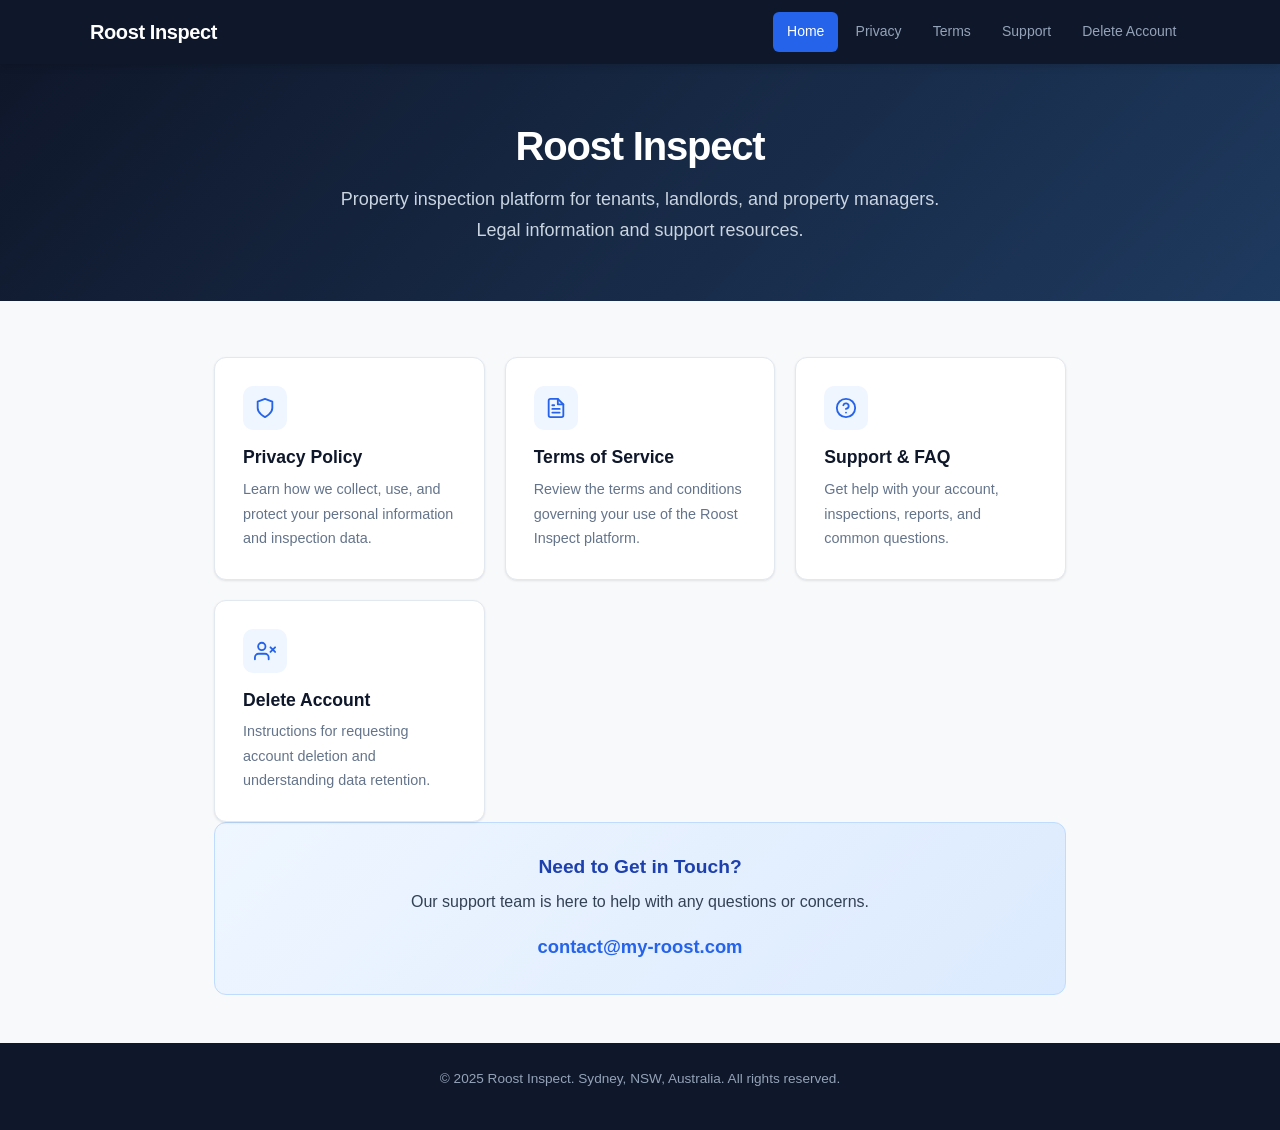
==== commit cd485cd3: "Add CSP and referrer policy, move inline nav handler to nav.js Co-Authored-By: Devin AI <158243242+d" ====
--- a/index.html
+++ b/index.html
@@ -2,6 +2,8 @@
 <html lang="en">
 <head>
   <meta charset="UTF-8">
+  <meta http-equiv="Content-Security-Policy" content="default-src 'self'; script-src 'self'; style-src 'self' https://fonts.googleapis.com; font-src https://fonts.gstatic.com; img-src 'self' data:; object-src 'none'; base-uri 'none'; form-action 'none'; frame-ancestors 'none'">
+  <meta name="referrer" content="strict-origin-when-cross-origin">
   <meta name="viewport" content="width=device-width, initial-scale=1.0">
   <title>Roost Inspect &mdash; Legal &amp; Support</title>
   <meta name="description" content="Legal information, privacy policy, terms of service, and support for Roost Inspect &mdash; the property inspection platform.">
@@ -13,6 +15,7 @@
   <link rel="preconnect" href="https://fonts.gstatic.com" crossorigin>
   <link href="https://fonts.googleapis.com/css2?family=Inter:wght@400;500;600;700;800&display=swap" rel="stylesheet">
   <link rel="stylesheet" href="styles.css">
+  <script src="nav.js" defer></script>
 </head>
 <body>
 
@@ -20,7 +23,7 @@
   <nav class="nav-header">
     <div class="nav-container">
       <a href="index.html" class="nav-brand">Roost Inspect</a>
-      <button class="nav-toggle" aria-label="Toggle navigation" onclick="document.querySelector('.nav-links').classList.toggle('open')">
+      <button class="nav-toggle" aria-label="Toggle navigation">
         <span></span><span></span><span></span>
       </button>
       <div class="nav-links">
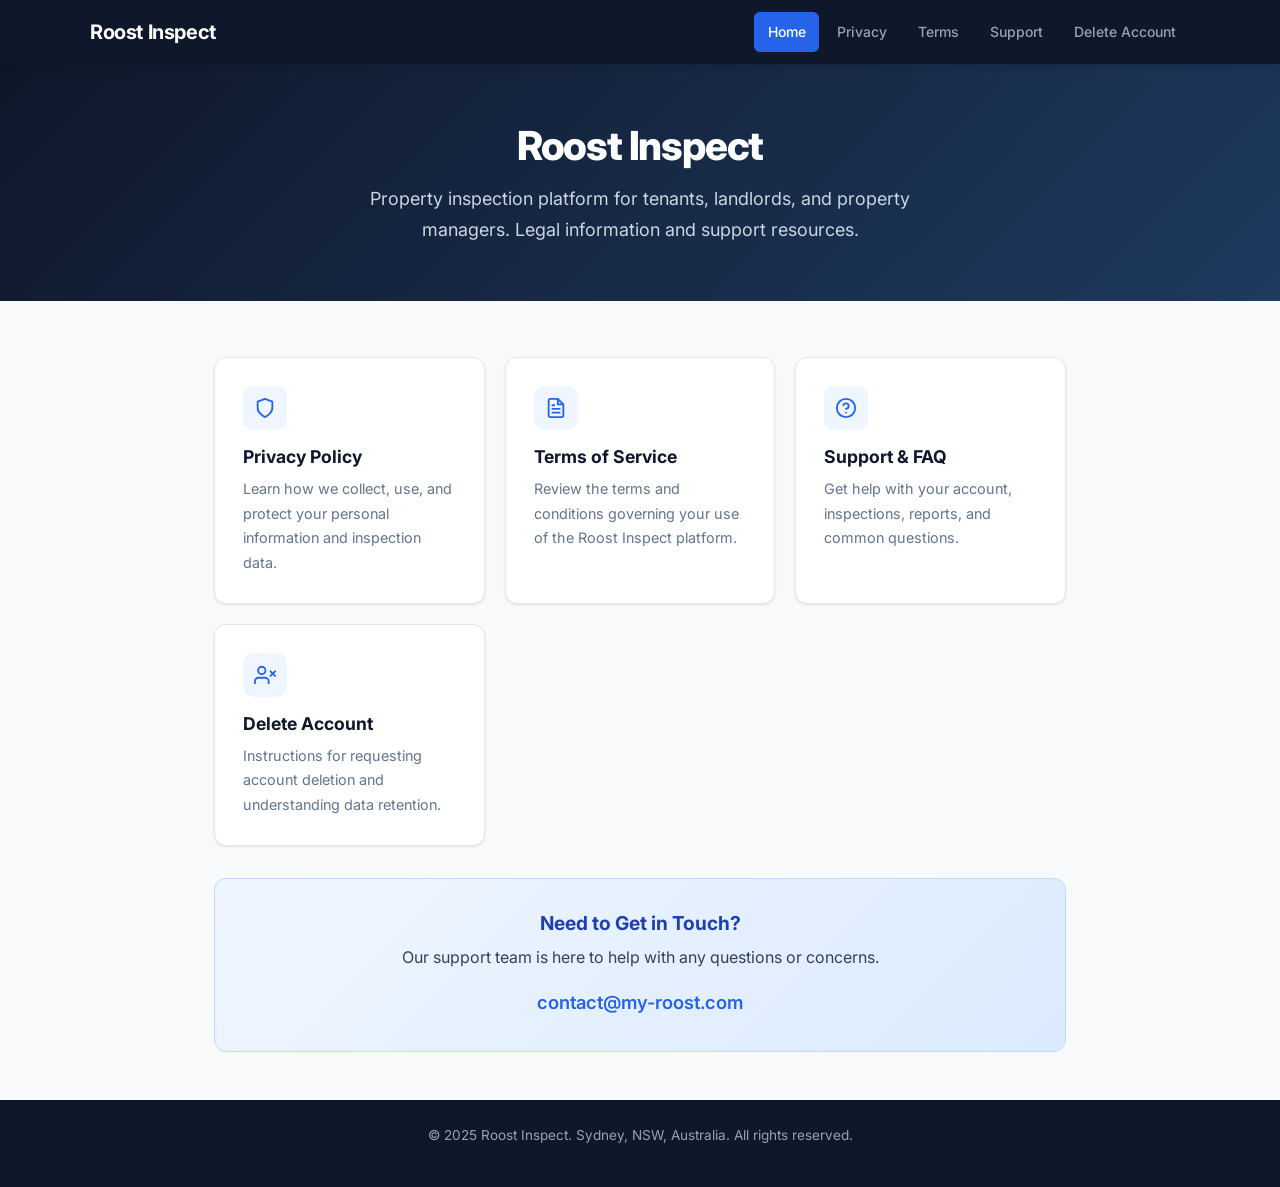
==== commit 692cdab5: "Extract shared nav, footer, contact box, and CSS tokens Co-Authored-By: Devin AI <158243242+devin-ai" ====
--- a/index.html
+++ b/index.html
@@ -2,8 +2,6 @@
 <html lang="en">
 <head>
   <meta charset="UTF-8">
-  <meta http-equiv="Content-Security-Policy" content="default-src 'self'; script-src 'self'; style-src 'self' https://fonts.googleapis.com; font-src https://fonts.gstatic.com; img-src 'self' data:; object-src 'none'; base-uri 'none'; form-action 'none'; frame-ancestors 'none'">
-  <meta name="referrer" content="strict-origin-when-cross-origin">
   <meta name="viewport" content="width=device-width, initial-scale=1.0">
   <title>Roost Inspect &mdash; Legal &amp; Support</title>
   <meta name="description" content="Legal information, privacy policy, terms of service, and support for Roost Inspect &mdash; the property inspection platform.">
@@ -15,26 +13,12 @@
   <link rel="preconnect" href="https://fonts.gstatic.com" crossorigin>
   <link href="https://fonts.googleapis.com/css2?family=Inter:wght@400;500;600;700;800&display=swap" rel="stylesheet">
   <link rel="stylesheet" href="styles.css">
-  <script src="nav.js" defer></script>
+  <script src="shared.js" defer></script>
 </head>
 <body>
 
-  <!-- Navigation -->
-  <nav class="nav-header">
-    <div class="nav-container">
-      <a href="index.html" class="nav-brand">Roost Inspect</a>
-      <button class="nav-toggle" aria-label="Toggle navigation">
-        <span></span><span></span><span></span>
-      </button>
-      <div class="nav-links">
-        <a href="index.html" class="active">Home</a>
-        <a href="privacy-policy.html">Privacy</a>
-        <a href="terms-of-service.html">Terms</a>
-        <a href="support.html">Support</a>
-        <a href="account-deletion.html">Delete Account</a>
-      </div>
-    </div>
-  </nav>
+  <!-- Navigation (rendered by shared.js) -->
+  <nav data-site-nav></nav>
 
   <div class="page-wrapper">
     <!-- Hero -->
@@ -82,18 +66,15 @@
       </div>
 
       <!-- Contact -->
-      <div class="contact-box" style="margin-top: 2rem;">
-        <h3>Need to Get in Touch?</h3>
-        <p>Our support team is here to help with any questions or concerns.</p>
-        <a href="mailto:contact@my-roost.com" class="email-link">contact@my-roost.com</a>
-      </div>
+      <div data-contact-box
+           data-class="u-mt-lg"
+           data-heading="Need to Get in Touch?"
+           data-body="Our support team is here to help with any questions or concerns."></div>
     </div>
   </div>
 
-  <!-- Footer -->
-  <footer class="site-footer">
-    <p>&copy; 2025 Roost Inspect. Sydney, NSW, Australia. All rights reserved.</p>
-  </footer>
+  <!-- Footer (rendered by shared.js) -->
+  <footer data-site-footer></footer>
 
 </body>
 </html>
--- a/styles.css
+++ b/styles.css
@@ -1,6 +1,34 @@
 /* ============================================
    Roost Inspect - Legal Pages Stylesheet
    ============================================ */
+
+/* --- Design Tokens --- */
+:root {
+  --color-ink: #0f172a;
+  --color-ink-soft: #1e293b;
+  --color-body: #334155;
+  --color-muted: #475569;
+  --color-muted-light: #64748b;
+  --color-slate: #94a3b8;
+  --color-border: #e2e8f0;
+  --color-surface: #ffffff;
+  --color-surface-alt: #f1f5f9;
+  --color-page: #f8f9fa;
+  --color-accent: #2563eb;
+  --color-accent-dark: #1d4ed8;
+  --color-accent-deep: #1e40af;
+  --color-accent-tint: #eff6ff;
+
+  --radius-md: 8px;
+  --radius-lg: 12px;
+
+  --shadow-surface: 0 1px 3px rgba(0, 0, 0, 0.06), 0 1px 2px rgba(0, 0, 0, 0.04);
+
+  --gradient-header: linear-gradient(135deg, #0f172a 0%, #1e3a5f 100%);
+
+  --space-md: 1.25rem;
+  --space-lg: 2rem;
+}
 
 /* --- Reset & Base --- */
 *, *::before, *::after {
@@ -16,8 +44,8 @@
 
 body {
   font-family: 'Inter', -apple-system, BlinkMacSystemFont, 'Segoe UI', Roboto, sans-serif;
-  background-color: #f8f9fa;
-  color: #334155;
+  background-color: var(--color-page);
+  color: var(--color-body);
   line-height: 1.7;
   font-size: 16px;
   min-height: 100vh;
@@ -27,7 +55,7 @@
 
 /* --- Typography --- */
 h1, h2, h3, h4, h5, h6 {
-  color: #0f172a;
+  color: var(--color-ink);
   line-height: 1.3;
   font-weight: 700;
 }
@@ -39,13 +67,13 @@
 p { margin-bottom: 1rem; }
 
 a {
-  color: #2563eb;
+  color: var(--color-accent);
   text-decoration: none;
   transition: color 0.2s ease;
 }
 
 a:hover {
-  color: #1d4ed8;
+  color: var(--color-accent-dark);
   text-decoration: underline;
 }
 
@@ -59,12 +87,16 @@
 }
 
 strong {
-  color: #1e293b;
-}
+  color: var(--color-ink-soft);
+}
+
+/* --- Spacing Utilities --- */
+.u-mt-md { margin-top: var(--space-md); }
+.u-mt-lg { margin-top: var(--space-lg); }
 
 /* --- Navigation --- */
 .nav-header {
-  background-color: #0f172a;
+  background-color: var(--color-ink);
   padding: 0 1.5rem;
   position: sticky;
   top: 0;
@@ -104,7 +136,7 @@
 }
 
 .nav-links a {
-  color: #94a3b8;
+  color: var(--color-slate);
   text-decoration: none;
   padding: 0.5rem 0.85rem;
   border-radius: 6px;
@@ -122,7 +154,7 @@
 
 .nav-links a.active {
   color: #ffffff;
-  background-color: #2563eb;
+  background-color: var(--color-accent);
 }
 
 /* Hamburger Menu */
@@ -157,30 +189,43 @@
   padding: 2rem 1.5rem 3rem;
 }
 
-/* --- Card --- */
+/* --- Elevated Surfaces (cards) --- */
+.card,
+.link-card {
+  background: var(--color-surface);
+  border-radius: var(--radius-lg);
+  box-shadow: var(--shadow-surface);
+  border: 1px solid var(--color-border);
+}
+
 .card {
-  background: #ffffff;
-  border-radius: 12px;
   padding: 2rem;
   margin-bottom: 1.5rem;
-  box-shadow: 0 1px 3px rgba(0, 0, 0, 0.06), 0 1px 2px rgba(0, 0, 0, 0.04);
-  border: 1px solid #e2e8f0;
 }
 
 .card h2:first-child {
   margin-top: 0;
 }
 
+/* --- Page Banners (hero / page header) --- */
+.hero,
+.page-header {
+  background: var(--gradient-header);
+  color: #ffffff;
+  text-align: center;
+}
+
+.hero h1,
+.page-header h1 {
+  color: #ffffff;
+}
+
 /* --- Hero Section --- */
 .hero {
-  background: linear-gradient(135deg, #0f172a 0%, #1e3a5f 100%);
-  color: #ffffff;
   padding: 3.5rem 1.5rem;
-  text-align: center;
 }
 
 .hero h1 {
-  color: #ffffff;
   font-size: 2.5rem;
   margin-bottom: 0.75rem;
   font-weight: 800;
@@ -196,20 +241,16 @@
 
 /* --- Page Header --- */
 .page-header {
-  background: linear-gradient(135deg, #0f172a 0%, #1e3a5f 100%);
-  color: #ffffff;
   padding: 2.5rem 1.5rem;
-  text-align: center;
 }
 
 .page-header h1 {
-  color: #ffffff;
   font-size: 2rem;
   margin-bottom: 0.5rem;
 }
 
 .page-header .subtitle {
-  color: #94a3b8;
+  color: var(--color-slate);
   font-size: 0.95rem;
 }
 
@@ -222,11 +263,7 @@
 }
 
 .link-card {
-  background: #ffffff;
-  border-radius: 12px;
   padding: 1.75rem;
-  box-shadow: 0 1px 3px rgba(0, 0, 0, 0.06), 0 1px 2px rgba(0, 0, 0, 0.04);
-  border: 1px solid #e2e8f0;
   transition: transform 0.2s ease, box-shadow 0.2s ease;
   text-decoration: none;
   display: block;
@@ -243,7 +280,7 @@
 .link-card .card-icon {
   width: 44px;
   height: 44px;
-  background-color: #eff6ff;
+  background-color: var(--color-accent-tint);
   border-radius: 10px;
   display: flex;
   align-items: center;
@@ -254,7 +291,7 @@
 .link-card .card-icon svg {
   width: 22px;
   height: 22px;
-  stroke: #2563eb;
+  stroke: var(--color-accent);
   fill: none;
   stroke-width: 2;
   stroke-linecap: round;
@@ -264,28 +301,28 @@
 .link-card h3 {
   margin-top: 0;
   font-size: 1.1rem;
-  color: #0f172a;
+  color: var(--color-ink);
 }
 
 .link-card p {
-  color: #64748b;
+  color: var(--color-muted-light);
   font-size: 0.9rem;
   margin-bottom: 0;
 }
 
 /* --- Callout Box --- */
 .callout {
-  background-color: #eff6ff;
-  border-left: 4px solid #2563eb;
-  border-radius: 0 8px 8px 0;
-  padding: 1rem 1.25rem;
-  margin: 1.25rem 0;
+  background-color: var(--color-accent-tint);
+  border-left: 4px solid var(--color-accent);
+  border-radius: 0 var(--radius-md) var(--radius-md) 0;
+  padding: 1rem var(--space-md);
+  margin: var(--space-md) 0;
   font-size: 0.95rem;
-  color: #1e40af;
+  color: var(--color-accent-deep);
 }
 
 .callout strong {
-  color: #1e40af;
+  color: var(--color-accent-deep);
 }
 
 .callout-warning {
@@ -302,8 +339,8 @@
 .table-wrapper {
   overflow-x: auto;
   margin: 1rem 0;
-  border-radius: 8px;
-  border: 1px solid #e2e8f0;
+  border-radius: var(--radius-md);
+  border: 1px solid var(--color-border);
 }
 
 table {
@@ -313,21 +350,21 @@
 }
 
 thead {
-  background-color: #f1f5f9;
+  background-color: var(--color-surface-alt);
 }
 
 th {
   text-align: left;
   padding: 0.75rem 1rem;
   font-weight: 600;
-  color: #0f172a;
-  border-bottom: 2px solid #e2e8f0;
+  color: var(--color-ink);
+  border-bottom: 2px solid var(--color-border);
   white-space: nowrap;
 }
 
 td {
   padding: 0.75rem 1rem;
-  border-bottom: 1px solid #f1f5f9;
+  border-bottom: 1px solid var(--color-surface-alt);
   vertical-align: top;
 }
 
@@ -341,8 +378,8 @@
 
 /* --- FAQ / Accordion --- */
 .faq-item {
-  border-bottom: 1px solid #e2e8f0;
-  padding: 1.25rem 0;
+  border-bottom: 1px solid var(--color-border);
+  padding: var(--space-md) 0;
 }
 
 .faq-item:last-child {
@@ -351,7 +388,7 @@
 
 .faq-question {
   font-weight: 600;
-  color: #0f172a;
+  color: var(--color-ink);
   font-size: 1.05rem;
   margin-bottom: 0.5rem;
   cursor: pointer;
@@ -361,14 +398,14 @@
 }
 
 .faq-question .q-marker {
-  color: #2563eb;
+  color: var(--color-accent);
   font-weight: 700;
   flex-shrink: 0;
 }
 
 .faq-answer {
   padding-left: 1.75rem;
-  color: #475569;
+  color: var(--color-muted);
 }
 
 .faq-answer p:last-child {
@@ -386,7 +423,7 @@
   counter-increment: step-counter;
   position: relative;
   padding-left: 3rem;
-  margin-bottom: 1.25rem;
+  margin-bottom: var(--space-md);
 }
 
 .steps-list li::before {
@@ -396,7 +433,7 @@
   top: 0;
   width: 2rem;
   height: 2rem;
-  background-color: #2563eb;
+  background-color: var(--color-accent);
   color: #ffffff;
   border-radius: 50%;
   font-weight: 700;
@@ -408,15 +445,15 @@
 
 /* --- Section Number Headers --- */
 .section-num {
-  color: #2563eb;
+  color: var(--color-accent);
   font-weight: 700;
   margin-right: 0.25rem;
 }
 
 /* --- Footer --- */
 .site-footer {
-  background-color: #0f172a;
-  color: #94a3b8;
+  background-color: var(--color-ink);
+  color: var(--color-slate);
   text-align: center;
   padding: 1.5rem;
   font-size: 0.85rem;
@@ -424,7 +461,7 @@
 }
 
 .site-footer a {
-  color: #94a3b8;
+  color: var(--color-slate);
   text-decoration: underline;
 }
 
@@ -435,8 +472,8 @@
 /* --- Effective Date Badge --- */
 .effective-date {
   display: inline-block;
-  background-color: #f1f5f9;
-  color: #475569;
+  background-color: var(--color-surface-alt);
+  color: var(--color-muted);
   padding: 0.35rem 0.85rem;
   border-radius: 20px;
   font-size: 0.85rem;
@@ -447,21 +484,21 @@
 /* --- Contact Box --- */
 .contact-box {
   background: linear-gradient(135deg, #eff6ff 0%, #dbeafe 100%);
-  border-radius: 12px;
+  border-radius: var(--radius-lg);
   padding: 2rem;
   text-align: center;
   border: 1px solid #bfdbfe;
 }
 
 .contact-box h3 {
-  color: #1e40af;
+  color: var(--color-accent-deep);
   margin-top: 0;
 }
 
 .contact-box .email-link {
   font-size: 1.15rem;
   font-weight: 600;
-  color: #2563eb;
+  color: var(--color-accent);
 }
 
 /* --- Responsive: Tablet --- */
@@ -476,11 +513,11 @@
     top: 64px;
     left: 0;
     right: 0;
-    background-color: #0f172a;
+    background-color: var(--color-ink);
     flex-direction: column;
     padding: 0.75rem 1rem 1rem;
     gap: 0.125rem;
-    border-top: 1px solid #1e293b;
+    border-top: 1px solid var(--color-ink-soft);
     box-shadow: 0 8px 16px rgba(0, 0, 0, 0.2);
   }
 
@@ -506,7 +543,7 @@
   }
 
   .card {
-    padding: 1.5rem 1.25rem;
+    padding: 1.5rem var(--space-md);
   }
 
   h1 { font-size: 1.6rem; }
